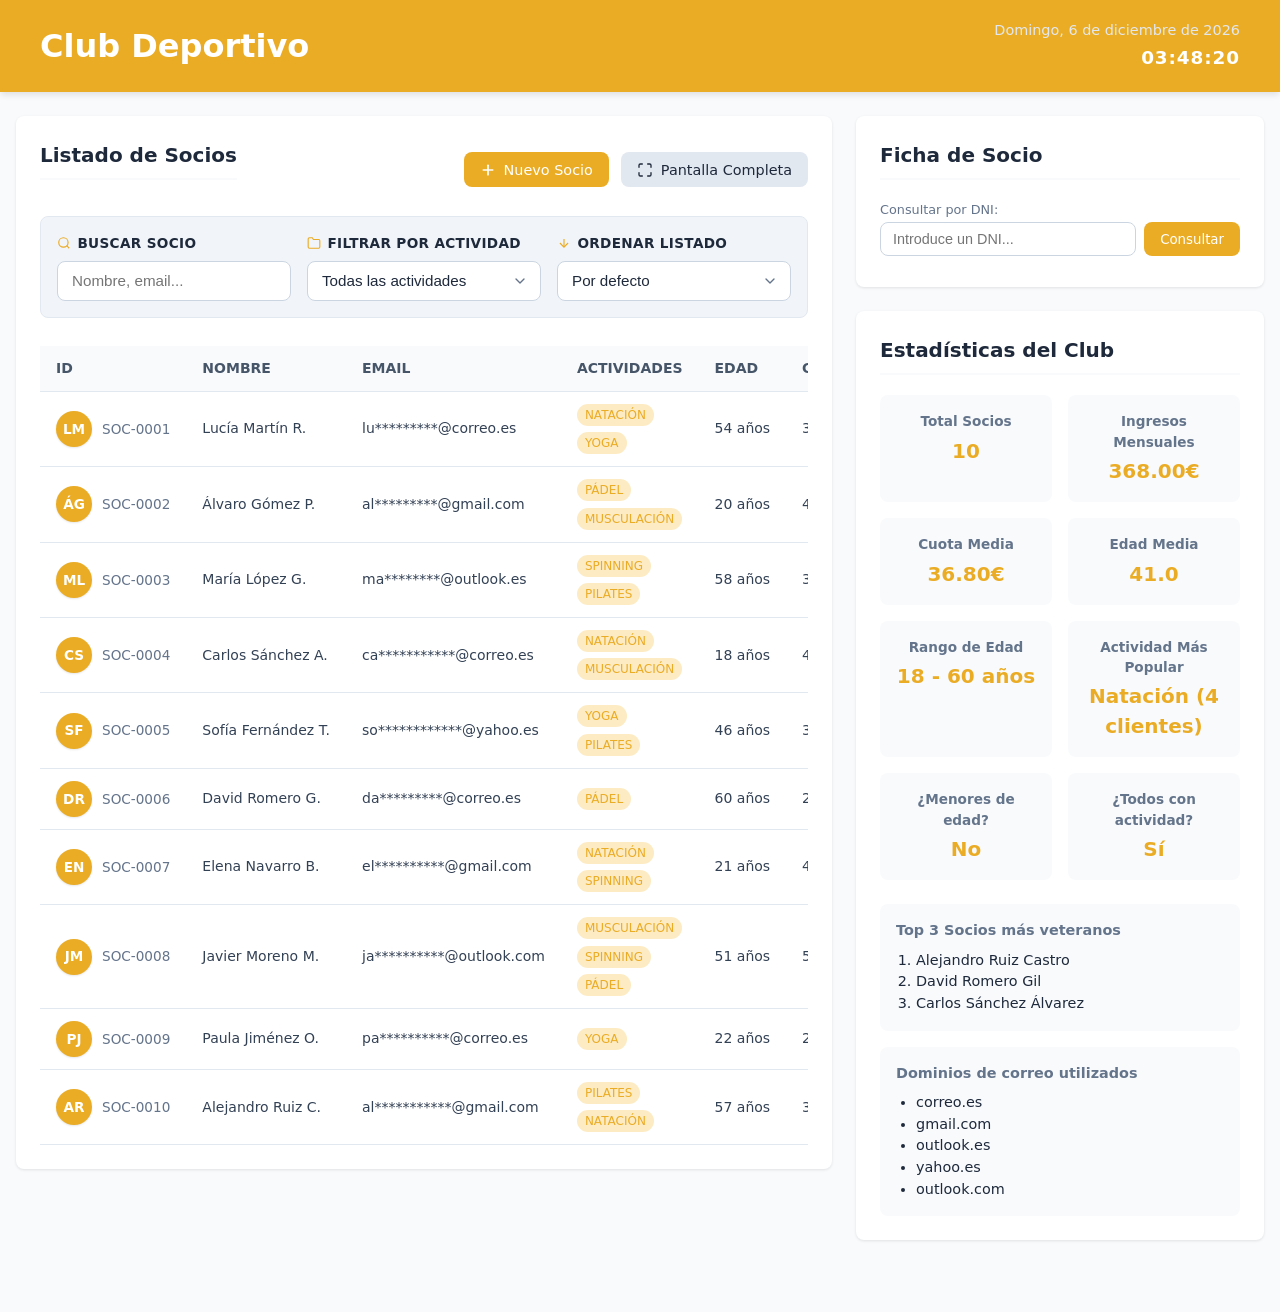
==== index.html @ fadd95b5 "correccion sintaxis" ====
<!doctype html>
<html lang="es">
  <head>
    <!-- Define la codificación de texto del documento. -->
    <meta charset="UTF-8" />
    <!-- Ajusta la página al ancho del dispositivo. -->
    <meta name="viewport" content="width=device-width, initial-scale=1.0" />
    <!-- Establece el título que aparece en la pestaña del navegador. -->
    <title>Gestor de Socios - Club Deportivo</title>
    <!-- Carga los estilos de la aplicación. -->
    <link rel="stylesheet" href="public/css/style.css" />
    <!-- Inicia los módulos JavaScript de la aplicación. -->
    <script type="module" src="public/js/main.js"></script>
  </head>
  <body>
    <!-- Muestra el nombre del club, la fecha y la hora. -->
    <header id="main-header">
      <div class="header-content">
        <h1>Club Deportivo</h1>
        <div class="datetime-container">
          <span id="current-date"></span>
          <span id="current-time"></span>
        </div>
      </div>
    </header>

    <main class="container">
      <!-- Agrupa el listado y el panel lateral del club. -->
      <div class="dashboard-grid">
        <!-- Presenta el listado de socios y sus controles. -->
        <section class="card">
          <div class="section-header">
            <h2>Listado de Socios</h2>
            <div class="header-actions">
              <button id="btn-open-alta" class="btn-primary">
                <svg
                  width="16"
                  height="16"
                  viewBox="0 0 24 24"
                  fill="none"
                  stroke="currentColor"
                  stroke-width="2.5"
                  stroke-linecap="round"
                  stroke-linejoin="round"
                >
                  <line x1="12" y1="5" x2="12" y2="19"></line>
                  <line x1="5" y1="12" x2="19" y2="12"></line>
                </svg>
                Nuevo Socio
              </button>
              <button
                id="btn-fullscreen"
                class="btn-secondary"
                title="Pantalla completa"
              >
                <svg
                  width="16"
                  height="16"
                  viewBox="0 0 24 24"
                  fill="none"
                  stroke="currentColor"
                  stroke-width="2"
                  stroke-linecap="round"
                  stroke-linejoin="round"
                >
                  <path
                    d="M8 3H5a2 2 0 0 0-2 2v3m18 0V5a2 2 0 0 0-2-2h-3m0 18h3a2 2 0 0 0 2-2v-3M3 16v3a2 2 0 0 0 2 2h3"
                  ></path>
                </svg>
                Pantalla Completa
              </button>
            </div>
          </div>

          <!-- Permite buscar socios, filtrar actividades y ordenar resultados. -->
          <div class="controls-bar">
            <div class="control-card">
              <label for="input-search">
                <svg
                  width="14"
                  height="14"
                  viewBox="0 0 24 24"
                  fill="none"
                  stroke="currentColor"
                  stroke-width="2"
                >
                  <circle cx="11" cy="11" r="8"></circle>
                  <line x1="21" y1="21" x2="16.65" y2="16.65"></line>
                </svg>
                Buscar socio
              </label>
              <input
                type="text"
                id="input-search"
                placeholder="Nombre, email..."
              />
            </div>

            <div class="control-card">
              <label for="select-activity-filter">
                <svg
                  width="14"
                  height="14"
                  viewBox="0 0 24 24"
                  fill="none"
                  stroke="currentColor"
                  stroke-width="2"
                >
                  <path
                    d="M22 19a2 2 0 0 1-2 2H4a2 2 0 0 1-2-2V5a2 2 0 0 1 2-2h5l2 3h9a2 2 0 0 1 2 2z"
                  ></path>
                </svg>
                Filtrar por actividad
              </label>
              <select id="select-activity-filter"></select>
            </div>

            <div class="control-card">
              <label for="select-order">
                <svg
                  width="14"
                  height="14"
                  viewBox="0 0 24 24"
                  fill="none"
                  stroke="currentColor"
                  stroke-width="2"
                >
                  <line x1="12" y1="5" x2="12" y2="19"></line>
                  <polyline points="19 12 12 19 5 12"></polyline>
                </svg>
                Ordenar listado
              </label>
              <select id="select-order">
                <option value="default">Por defecto</option>
                <option value="nombre">Por Nombre</option>
                <option value="apellidos">Por Apellidos</option>
                <option value="jovenes">Más jóvenes primero</option>
                <option value="antiguos">Más antiguos primero</option>
                <option value="cuota">Por cuota (Menor a mayor)</option>
              </select>
            </div>
          </div>

          <!-- Muestra los socios en una tabla adaptable. -->
          <div class="table-responsive">
            <table>
              <thead>
                <tr>
                  <th>ID</th>
                  <th>NOMBRE</th>
                  <th>EMAIL</th>
                  <th>ACTIVIDADES</th>
                  <th>EDAD</th>
                  <th>CUOTA</th>
                </tr>
              </thead>
              <tbody id="tbody-socios">
                <!-- JavaScript inserta aquí las filas de socios. -->
              </tbody>
            </table>
          </div>
        </section>

        <!-- Agrupa la consulta individual y las estadísticas del club. -->
        <div class="sidebar-column">
          <!-- Permite consultar la ficha de un socio por su DNI. -->
          <section class="card">
            <h2>Ficha de Socio</h2>
            <div class="control-group">
              <label for="input-dni-search">Consultar por DNI:</label>
              <div class="search-inline">
                <input
                  type="text"
                  id="input-dni-search"
                  placeholder="Introduce un DNI..."
                />
                <button id="btn-search-dni" class="btn-primary">
                  Consultar
                </button>
              </div>
              <div id="datosConsulta"></div>
            </div>
          </section>

          <!-- Muestra los totales y resúmenes de los socios. -->
          <section class="card">
            <h2>Estadísticas del Club</h2>
            <div class="stats-grid">
              <div class="stat-box">
                <h3>Total Socios</h3>
                <p id="stat-total-socios">0</p>
              </div>
              <div class="stat-box">
                <h3>Ingresos Mensuales</h3>
                <p id="stat-ingresos">0.00 €</p>
              </div>
              <div class="stat-box">
                <h3>Cuota Media</h3>
                <p id="stat-cuota-media">0.00 €</p>
              </div>
              <div class="stat-box">
                <h3>Edad Media</h3>
                <p id="stat-edad-media">0.0 años</p>
              </div>
              <div class="stat-box">
                <h3>Rango de Edad</h3>
                <p>
                  <span id="stat-edad-min">0</span> -
                  <span id="stat-edad-max">0</span> años
                </p>
              </div>
              <div class="stat-box">
                <h3>Actividad Más Popular</h3>
                <p id="stat-populares">-</p>
              </div>
              <div class="stat-box">
                <h3>¿Menores de edad?</h3>
                <p id="stat-menores">-</p>
              </div>
              <div class="stat-box">
                <h3>¿Todos con actividad?</h3>
                <p id="stat-todos-actividad">-</p>
              </div>
            </div>

            <div class="stats-extra-grid">
              <div class="stat-box-large">
                <h3>Top 3 Socios más veteranos</h3>
                <ol id="stat-veteranos-list"></ol>
              </div>
              <div class="stat-box-large">
                <h3>Dominios de correo utilizados</h3>
                <ul id="stat-dominios-list"></ul>
              </div>
            </div>
          </section>
        </div>
      </div>
    </main>

    <!-- Contiene el formulario para registrar un socio nuevo. -->
    <div id="modal-alta" class="custom-modal-backdrop hidden">
      <div class="custom-modal-content">
        <div class="modal-header">
          <h2>Dar de Alta Nuevo Socio</h2>
          <button id="btn-close-alta" class="btn-close">&times;</button>
        </div>
        <div class="modal-body">
          <!-- Recoge los datos necesarios para crear el socio. -->
          <form id="form-alta" novalidate>
            <!-- Solicita el nombre del socio. -->
            <div class="form-group">
              <label for="alta-nombre">Nombre:</label>
              <input
                type="text"
                id="alta-nombre"
                name="nombre"
                placeholder="Ej: María José"
              />
              <span class="error-msg" id="error-nombre"></span>
            </div>

            <!-- Solicita los apellidos del socio. -->
            <div class="form-group">
              <label for="alta-apellidos">Apellidos:</label>
              <input
                type="text"
                id="alta-apellidos"
                name="apellidos"
                placeholder="Ej: Martín Ruiz"
              />
              <span class="error-msg" id="error-apellidos"></span>
            </div>

            <!-- Solicita el documento de identidad del socio. -->
            <div class="form-group">
              <label for="alta-dni">DNI:</label>
              <input
                type="text"
                id="alta-dni"
                name="dni"
                placeholder="12345678Z"
              />
              <span class="error-msg" id="error-dni"></span>
            </div>

            <!-- Solicita el correo de contacto del socio. -->
            <div class="form-group">
              <label for="alta-email">Email:</label>
              <input
                type="email"
                id="alta-email"
                name="email"
                autocomplete="email"
                placeholder="correo@dominio.es"
              />
              <span class="error-msg" id="error-email"></span>
            </div>

            <!-- Solicita el teléfono de contacto del socio. -->
            <div class="form-group">
              <label for="alta-telefono">Teléfono:</label>
              <input
                type="text"
                id="alta-telefono"
                name="telefono"
                placeholder="612 345 678"
              />
              <span class="error-msg" id="error-telefono"></span>
            </div>

            <!-- Solicita la fecha de nacimiento para validar la edad. -->
            <div class="form-group">
              <label for="alta-nacimiento">Fecha de Nacimiento:</label>
              <input
                type="text"
                id="alta-nacimiento"
                name="nacimiento"
                placeholder="dd/mm/aaaa"
              />
              <span class="error-msg" id="error-nacimiento"></span>
            </div>

            <!-- Permite elegir las actividades del socio. -->
            <fieldset class="form-group form-full">
              <legend>Actividades:</legend>
              <div class="tags-container" id="alta-actividades"></div>
              <span class="error-msg" id="error-actividades"></span>
            </fieldset>

            <!-- Solicita la cuota mensual del socio. -->
            <div class="form-group form-full" style="max-width: 50%">
              <label for="alta-cuota">Cuota Mensual (€):</label>
              <input
                type="number"
                id="alta-cuota"
                name="cuota"
                step="0.01"
                placeholder="35"
              />
              <span class="error-msg" id="error-cuota"></span>
            </div>

            <button type="submit" class="btn-primary btn-block form-full">
              Registrar Socio
            </button>
          </form>
        </div>
      </div>
    </div>

    <!-- Recibe los avisos temporales de éxito y error. -->
    <div id="toast-container" class="toast-container" aria-live="polite"></div>
  </body>
</html>
---- public/css/style.css ----
/* Guarda los colores, bordes y medidas compartidos por la interfaz. */
:root {
  --primary-color: #ebac25;
  --primary-hover: #d8a61d;
  --bg-color: #f8fafc;
  --card-bg: #ffffff;
  --text-color: #1e293b;
  --text-muted: #64748b;
  --border-color: #cbd5e1;
  --error-color: #dc2626;
  --success-color: #16a34a;
  --radius: 8px;
}

/* Elimina márgenes por defecto y usa un modelo de caja predecible. */
*,
*::before,
*::after {
  box-sizing: border-box;
  margin: 0;
  padding: 0;
}

/* Define la tipografía, el fondo y el color general de la página. */
body {
  font-family:
    system-ui,
    -apple-system,
    BlinkMacSystemFont,
    "Segoe UI",
    Roboto,
    Oxygen,
    Ubuntu,
    Cantarell,
    sans-serif;
  background-color: var(--bg-color);
  color: var(--text-color);
  line-height: 1.5;
  padding-bottom: 3rem;
  overflow-x: hidden;
}

/* Evita el desplazamiento del fondo mientras hay un modal abierto. */
body:has(.custom-modal-backdrop:not(.hidden)) {
  overflow: hidden;
}

/* Da jerarquía visual a los títulos de sección. */
h2 {
  margin-bottom: 1.25rem;
  font-size: 1.25rem;
  color: var(--text-color);
  border-bottom: 2px solid var(--bg-color);
  padding-bottom: 0.5rem;
}

/* Atenúa los textos secundarios y los títulos de estadísticas. */
.text-muted,
.stat-box h3,
.stat-box-large h3 {
  color: var(--text-muted);
  font-size: 0.9rem;
}

/* Oculta elementos marcados como no visibles. */
.hidden {
  display: none !important;
}

/* Destaca la cabecera principal con el color de marca. */
#main-header {
  background-color: var(--primary-color);
  color: white;
  padding: 1.25rem 1rem;
  box-shadow: 0 4px 6px -1px rgb(0 0 0 / 0.1);
}

/* Centra la cabecera y el contenedor con un ancho máximo común. */
.header-content,
.container {
  max-width: 1400px;
  margin: 0 auto;
  padding: 0 1.5rem;
}

/* Alinea el título y el reloj de la cabecera. */
.header-content {
  display: flex;
  justify-content: space-between;
  align-items: center;
  flex-wrap: wrap;
  gap: 1rem;
}

/* Apila la fecha y la hora al lado derecho de la cabecera. */
.datetime-container {
  display: flex;
  flex-direction: column;
  align-items: flex-end;
  gap: 0.15rem;
}

/* Ajusta el tamaño y el color de la fecha. */
#current-date {
  font-size: 0.9rem;
  font-weight: 500;
  color: #e2e8f0;
}

/* Destaca la hora y mantiene alineadas sus cifras. */
#current-time {
  font-size: 1.15rem;
  font-weight: 700;
  letter-spacing: 0.05em;
  font-variant-numeric: tabular-nums;
}

/* Separa verticalmente el contenido principal de la página. */
.container {
  margin-top: 1.5rem;
  margin-bottom: 1.5rem;
  padding: 0 1rem;
  display: flex;
  flex-direction: column;
  gap: 1.5rem;
}

/* Apila el listado y el panel lateral en pantallas estrechas. */
.dashboard-grid {
  display: grid;
  grid-template-columns: 1fr;
  gap: 1.5rem;
  align-items: start;
}

/* Coloca el listado y el panel lateral en columnas amplias. */
@media (min-width: 1024px) {
  /* Da más espacio al listado y reserva una columna para el panel lateral. */
  .dashboard-grid {
    grid-template-columns: 2fr 1fr;
  }
}

/* Presenta cada sección dentro de una tarjeta. */
.card {
  background: var(--card-bg);
  border-radius: var(--radius);
  padding: 1rem;
  box-shadow: 0 1px 3px 0 rgb(0 0 0 / 0.1);
  overflow: hidden;
}

/* Aumenta el espacio interior de las tarjetas en pantallas medianas. */
@media (min-width: 768px) {
  /* Añade más espacio interior cuando aumenta el ancho de pantalla. */
  .card {
    padding: 1.5rem;
  }
}

/* Alinea el título de la sección con sus botones. */
.section-header {
  display: flex;
  justify-content: space-between;
  align-items: center;
  margin-bottom: 1rem;
  flex-wrap: wrap;
  gap: 1rem;
}

/* Distribuye las acciones del encabezado y permite que se ajusten. */
.header-actions {
  display: flex;
  gap: 0.75rem;
  align-items: center;
  flex-wrap: wrap;
  width: 100%;
}

/* Coloca las acciones en una fila cuando hay espacio suficiente. */
@media (min-width: 640px) {
  /* Ajusta el ancho del grupo de acciones al contenido. */
  .header-actions {
    width: auto;
  }
}

/* Alinea los botones del encabezado y reparte su espacio. */
.header-actions button {
  display: inline-flex;
  align-items: center;
  gap: 0.5rem;
  font-size: 0.9rem;
  flex: 1;
  justify-content: center;
}

/* Evita que los botones se estiren en pantallas amplias. */
@media (min-width: 640px) {
  /* Evita que los botones conserven el crecimiento flexible. */
  .header-actions button {
    flex: initial;
  }
}

/* Distribuye los controles de búsqueda en una cuadrícula adaptable. */
.controls-bar {
  display: grid;
  grid-template-columns: repeat(auto-fit, minmax(180px, 1fr));
  gap: 1rem;
  margin-bottom: 1.75rem;
  background: #f1f5f9;
  padding: 1rem;
  border-radius: var(--radius);
  border: 1px solid #e2e8f0;
}

/* Apila cada etiqueta encima de su control. */
.control-card {
  display: flex;
  flex-direction: column;
  gap: 0.5rem;
}

/* Da formato a las etiquetas de búsqueda y filtro. */
.control-card label {
  display: flex;
  align-items: center;
  gap: 0.4rem;
  font-weight: 600;
  font-size: 0.85rem;
  color: var(--text-color);
  text-transform: uppercase;
  letter-spacing: 0.025em;
}

/* Aplica el color principal a los iconos de los controles. */
.control-card label svg {
  color: var(--primary-color);
}

/* Da un estilo común a las etiquetas de los formularios. */
label {
  font-weight: 500;
  font-size: 0.8rem;
  color: var(--text-muted);
}

/* Apila los campos y separa sus etiquetas de sus valores. */
.control-group,
.form-group {
  display: flex;
  flex-direction: column;
  gap: 0.2rem;
  margin-bottom: 0.25rem;
}

/* Quita el borde nativo del grupo de casillas y mantiene el diseño del formulario. */
#form-alta fieldset {
  border: 0;
  min-width: 0;
  padding: 0;
}

/* Da a la leyenda del grupo el mismo estilo que a las etiquetas del formulario. */
#form-alta legend {
  font-weight: 500;
  font-size: 0.8rem;
  color: var(--text-muted);
}

/* Unifica el tamaño, el borde y el color de los campos de entrada. */
.control-card input,
.control-card select,
input[type="text"],
input[type="email"],
input[type="number"],
select {
  width: 100%;
  padding: 0.5rem 0.75rem;
  background-color: #ffffff;
  border: 1px solid var(--border-color);
  border-radius: var(--radius);
  font-size: 0.9rem;
  color: var(--text-color);
  outline: none;
  transition: all 0.2s ease-in-out;
}

/* Amplía los campos dentro de la barra de controles. */
.control-card input,
.control-card select {
  padding: 0.65rem 0.875rem;
  font-size: 0.95rem;
}

/* Resalta los campos de control al pasar el puntero. */
.control-card input:hover,
.control-card select:hover {
  border-color: #94a3b8;
}

/* Resalta los campos cuando reciben el foco. */
.control-card input:focus,
.control-card select:focus,
input:focus,
select:focus {
  border-color: var(--primary-color);
  box-shadow: 0 0 0 3px rgba(37, 99, 235, 0.15);
}

/* Personaliza la flecha y el espacio interior de los selectores. */
select {
  appearance: none;
  background-image: url("data:image/svg+xml;charset=UTF-8,%3csvg xmlns='http://www.w3.org/2000/svg' viewBox='0 0 24 24' fill='none' stroke='%2364748b' stroke-width='2' stroke-linecap='round' stroke-linejoin='round'%3e%3cpolyline points='6 9 12 15 18 9'%3e%3c/polyline%3e%3c/svg%3e");
  background-repeat: no-repeat;
  background-position: right 0.75rem center;
  background-size: 1rem;
  padding-right: 2.5rem;
  cursor: pointer;
}

/* Coloca el campo y el botón de consulta en una misma fila. */
.search-inline {
  display: flex;
  gap: 0.5rem;
}

/* Permite que el campo de consulta use el espacio sobrante. */
.search-inline input {
  flex: 1;
}

/* Define el estilo común y los estados de los botones. */
button {
  cursor: pointer;
  font-family: inherit;
  font-weight: 500;
  border: none;
  border-radius: var(--radius);
  padding: 0.6rem 1rem;
  transition: background-color 0.2s;
}

/* Atenúa los botones deshabilitados y bloquea el cursor de acción. */
button:disabled {
  opacity: 0.5;
  cursor: not-allowed;
  background-color: #cbd5e1 !important;
  color: #64748b !important;
}

/* Destaca los botones de acción principal. */
.btn-primary {
  background-color: var(--primary-color);
  color: white;
}

/* Cambia el tono del botón principal al pasar el puntero. */
.btn-primary:hover {
  background-color: var(--primary-hover);
}

/* Da un estilo neutro a las acciones secundarias. */
.btn-secondary {
  background-color: #e2e8f0;
  color: var(--text-color);
}

/* Oscurece el botón secundario al pasar el puntero. */
.btn-secondary:hover {
  background-color: #cbd5e1;
}

/* Extiende el botón a todo el ancho disponible. */
.btn-block {
  width: 100%;
}

/* Cubre la pantalla y centra la ventana modal. */
.custom-modal-backdrop {
  position: fixed;
  inset: 0;
  background-color: rgba(0, 0, 0, 0.5);
  backdrop-filter: blur(2px);
  z-index: 1000;
  display: flex;
  align-items: center;
  justify-content: center;
  animation: fadeIn 0.2s ease-in-out;
}

/* Limita el tamaño de la ventana y permite que su contenido se recorte. */
.custom-modal-content {
  background: var(--card-bg);
  border-radius: var(--radius);
  padding: 0;
  width: 92%;
  max-width: 750px;
  max-height: 90vh;
  box-shadow:
    0 20px 25px -5px rgb(0 0 0 / 0.1),
    0 8px 10px -6px rgb(0 0 0 / 0.1);
  overflow: hidden;
}

/* Alinea el título y el botón de cierre del modal. */
.modal-header {
  display: flex;
  justify-content: space-between;
  align-items: center;
  padding: 1rem 1.25rem;
  border-bottom: 1px solid var(--bg-color);
}

/* Ajusta el título para integrarlo en la cabecera del modal. */
.modal-header h2 {
  margin-bottom: 0;
  border-bottom: none;
  padding-bottom: 0;
  font-size: 1.15rem;
}

/* Da formato al botón que cierra el modal. */
.btn-close {
  background: transparent;
  font-size: 1.5rem;
  color: var(--text-muted);
  padding: 0 0.5rem;
  cursor: pointer;
  border: none;
}

/* Marca el botón de cierre como una acción de salida. */
.btn-close:hover {
  color: var(--error-color);
}

/* Permite desplazar el contenido del modal si supera su altura. */
.modal-body {
  padding: 1rem 1.25rem;
  max-height: calc(90vh - 65px);
  overflow-y: auto;
}

/* Hace aparecer el fondo del modal mediante una transición. */
@keyframes fadeIn {
  /* Inicia la animación con el fondo transparente. */
  from {
    opacity: 0;
  }
  /* Termina la animación con el fondo visible. */
  to {
    opacity: 1;
  }
}

/* Organiza los campos del formulario de alta en una cuadrícula. */
#form-alta {
  display: grid;
  grid-template-columns: 1fr;
  gap: 0.75rem;
}

/* Distribuye los campos en dos columnas en pantallas amplias. */
@media (min-width: 640px) {
  #form-alta {
    grid-template-columns: repeat(2, 1fr);
    gap: 0.5rem 0.85rem;
  }
}

/* Quita el margen adicional de los campos dentro del formulario. */
#form-alta .form-group {
  margin-bottom: 0;
}

/* Hace que los controles marcados ocupen todas las columnas. */
.form-full {
  grid-column: 1 / -1;
}

/* Mantiene el botón de envío al final y a todo el ancho. */
#form-alta button[type="submit"] {
  grid-column: 1 / -1;
  margin-top: 0.5rem;
}

/* Organiza las actividades como etiquetas flexibles. */
.tags-container,
.contenedor-actividades {
  display: flex;
  flex-wrap: wrap;
  gap: 0.4rem;
}

/* Separa el selector de actividades de su etiqueta. */
.tags-container {
  margin-top: 0.25rem;
}

/* Oculta la casilla original que controla cada etiqueta. */
.hidden-checkbox {
  display: none;
}

/* Presenta cada opción de actividad como una etiqueta seleccionable. */
.tag-chip {
  display: inline-flex;
  align-items: center;
  padding: 0.35rem 0.75rem;
  background-color: #f1f5f9;
  border: 1px solid var(--border-color);
  border-radius: 50rem;
  font-size: 0.82rem;
  font-weight: 500;
  color: var(--text-color);
  cursor: pointer;
  user-select: none;
  white-space: nowrap;
  transition: all 0.2s ease-in-out;
}

/* Resalta la etiqueta al pasar el puntero. */
.tag-chip:hover {
  background-color: #e2e8f0;
  border-color: #94a3b8;
}

/* Marca la etiqueta cuando su casilla está seleccionada. */
.tag-chip:has(.hidden-checkbox:checked) {
  background-color: #dbeafe;
  border-color: var(--primary-color);
  color: var(--primary-color);
  font-weight: 600;
}

/* Da formato a las actividades mostradas en la tabla y en la ficha. */
.badge-actividad {
  background-color: #fdebc3;
  color: #ebac25;
  font-size: 0.75rem;
  font-weight: 500;
  padding: 2px 8px;
  border-radius: 9999px;
  display: inline-block;
  white-space: nowrap;
}

/* Permite desplazar horizontalmente la tabla en pantallas estrechas. */
.table-responsive {
  width: 100%;
  overflow-x: auto;
  -webkit-overflow-scrolling: touch;
}

/* Extiende la tabla y junta los bordes de sus celdas. */
table {
  width: 100%;
  border-collapse: collapse;
  text-align: left;
  font-size: 0.875rem;
  color: #334155;
}

/* Separa las celdas y mantiene sus valores en una sola línea. */
th,
td {
  padding: 0.75rem 1rem;
  border-bottom: 1px solid #e2e8f0;
  white-space: nowrap;
}

/* Destaca la cabecera de la tabla. */
th {
  background-color: #f8fafc;
  font-weight: 600;
  color: #475569;
}

/* Resalta la fila de la tabla sobre la que está el puntero. */
tbody tr:hover {
  background-color: #f1f5f9;
}

/* Marca los campos y mensajes que requieren atención. */
.input-error {
  border-color: var(--error-color) !important;
}

/* Enmarca el selector de actividades cuando tiene un error. */
.tags-container.input-error {
  border: 1px solid var(--error-color);
  border-radius: var(--radius);
  padding: 0.5rem;
}

/* Da formato a los mensajes de error junto a los campos. */
.error-msg {
  font-size: 0.75rem;
  color: var(--error-color);
  min-height: 1rem;
}

/* Distribuye las estadísticas en tarjetas adaptables. */
.stats-grid {
  display: grid;
  grid-template-columns: repeat(auto-fit, minmax(150px, 1fr));
  gap: 1rem;
  margin-bottom: 1.5rem;
}

/* Organiza las listas secundarias de estadísticas. */
.stats-extra-grid {
  display: grid;
  grid-template-columns: repeat(auto-fit, minmax(260px, 1fr));
  gap: 1rem;
}

/* Da fondo y espacio interior a las tarjetas de estadísticas. */
.stat-box,
.stat-box-large {
  background: var(--bg-color);
  padding: 1rem;
  border-radius: var(--radius);
}

/* Centra los valores de las estadísticas principales. */
.stat-box {
  text-align: center;
}

/* Ajusta el tamaño de los títulos en las tarjetas pequeñas. */
.stat-box h3 {
  font-size: 0.85rem;
  margin-bottom: 0.25rem;
}

/* Destaca los valores principales de las estadísticas. */
.stat-box p {
  font-size: 1.25rem;
  font-weight: 700;
  color: var(--primary-color);
}

/* Ajusta el título de las tarjetas de listas. */
.stat-box-large h3 {
  font-size: 0.9rem;
  margin-bottom: 0.5rem;
}

/* Alinea y dimensiona las listas de las tarjetas de estadísticas. */
.stat-box-large ol,
.stat-box-large ul {
  padding-left: 1.25rem;
  font-size: 0.9rem;
}

/* Presenta las iniciales del socio dentro de un avatar circular. */
.avatar-iniciales {
  width: 36px;
  height: 36px;
  background-color: var(--primary-color);
  color: #ffffff;
  font-weight: 600;
  font-size: 0.85rem;
  border-radius: 50%;
  display: flex;
  align-items: center;
  justify-content: center;
  box-shadow: 0 1px 2px rgba(0, 0, 0, 0.1);
  cursor: default;
  flex-shrink: 0;
}

/* Alinea el avatar y el identificador de socio. */
.socio-id-container {
  display: flex;
  align-items: center;
  gap: 10px;
}

/* Usa un color secundario para identificadores y etiquetas de la ficha. */
.id-numero,
.socio-label {
  color: var(--text-muted);
}

/* Ajusta el tamaño y el peso del identificador. */
.id-numero {
  font-weight: 500;
  font-size: 0.85rem;
}

/* Da formato a la tarjeta con los detalles del socio consultado. */
.socio-card {
  background: #ffffff;
  border: 1px solid #e2e8f0;
  border-radius: 12px;
  padding: 1.5rem;
  box-shadow:
    0 4px 6px -1px rgba(0, 0, 0, 0.05),
    0 2px 4px -1px rgba(0, 0, 0, 0.03);
  max-width: 100% !important;
  width: 100%;
}

/* Organiza el nombre del socio en la cabecera de su ficha. */
.socio-header {
  display: flex;
  align-items: center;
  justify-content: space-between;
  margin: 0 0 1rem;
  border-bottom: 2px solid #f1f5f9;
  padding-bottom: 0.5rem;
}

/* Ajusta el nombre dentro de la cabecera de la ficha. */
.socio-header h3 {
  margin: 0;
  font-size: 1.15rem;
  color: var(--text-color);
}

/* Distribuye los datos de la ficha en dos columnas. */
.socio-grid {
  display: grid;
  grid-template-columns: 1fr 1fr;
  gap: 0.75rem;
  font-size: 0.9rem;
}

/* Apila la etiqueta y el valor de cada dato de la ficha. */
.socio-field {
  display: flex;
  flex-direction: column;
}

/* Hace que los datos marcados ocupen todo el ancho de la ficha. */
.socio-full {
  grid-column: span 2;
}

/* Presenta los títulos de datos como etiquetas secundarias. */
.socio-label {
  font-size: 0.75rem;
  text-transform: uppercase;
  letter-spacing: 0.05em;
  margin-bottom: 0.15rem;
}

/* Define el color de los valores de la ficha. */
.socio-value {
  color: #0f172a;
}

/* Mantiene los avisos visibles en la esquina inferior derecha. */
.toast-container {
  position: fixed;
  bottom: 1.5rem;
  right: 1.5rem;
  display: flex;
  flex-direction: column;
  gap: 0.75rem;
  z-index: 99999;
  max-width: 380px;
  width: calc(100% - 3rem);
  pointer-events: none;
}

/* Organiza el icono y el mensaje de cada aviso temporal. */
.toast {
  background: var(--card-bg, #ffffff);
  color: var(--text-color, #1e293b);
  padding: 0.85rem 1rem;
  border-radius: var(--radius, 8px);
  border-left: 4px solid transparent;
  box-shadow:
    0 10px 15px -3px rgb(0 0 0 / 0.1),
    0 4px 6px -4px rgb(0 0 0 / 0.1);
  display: flex;
  align-items: center;
  gap: 0.75rem;
  pointer-events: auto;
  animation: toastSlideIn 0.3s cubic-bezier(0.16, 1, 0.3, 1) forwards;
  position: relative;
  overflow: hidden;
}

/* Colorea los avisos que informan de un error. */
.toast.toast-error {
  border-left-color: var(--error-color, #dc2626);
  background-color: #fef2f2;
  color: #991b1b;
}

/* Colorea el icono del aviso de error. */
.toast.toast-error svg {
  color: var(--error-color, #dc2626);
}

/* Colorea los avisos que confirman una acción correcta. */
.toast.toast-correcto {
  border-left-color: var(--success-color, #16a34a);
  background-color: #f0fdf4;
  color: #166534;
}

/* Colorea el icono del aviso de éxito. */
.toast.toast-correcto svg {
  color: var(--success-color, #16a34a);
}

/* Evita que el icono del aviso se encoja. */
.toast svg {
  flex-shrink: 0;
}

/* Permite que el mensaje ocupe el espacio restante del aviso. */
.toast-message {
  font-size: 0.9rem;
  font-weight: 500;
  flex: 1;
}

/* Activa la animación de salida del aviso. */
.toast.hiding {
  animation: toastFadeOut 0.25s ease-in forwards;
}

/* Desliza y muestra el aviso al aparecer. */
@keyframes toastSlideIn {
  /* Inicia el aviso desplazado y ligeramente reducido. */
  from {
    opacity: 0;
    transform: translateY(1rem) scale(0.95);
  }
  /* Termina con el aviso en su posición y tamaño normales. */
  to {
    opacity: 1;
    transform: translateY(0) scale(1);
  }
}

/* Desvanece el aviso al retirarlo. */
@keyframes toastFadeOut {
  /* Inicia la salida con el aviso todavía visible. */
  from {
    opacity: 1;
    transform: translateY(0) scale(1);
  }
  /* Termina con el aviso transparente y desplazado. */
  to {
    opacity: 0;
    transform: translateY(0.5rem) scale(0.95);
  }
}

/* Conserva los colores y el tamaño de la página en pantalla completa. */
html:fullscreen,
html:-webkit-full-screen,
html:-moz-full-screen,
body:fullscreen,
body:-webkit-full-screen,
body:-moz-full-screen {
  background-color: var(--bg-color) !important;
  color: var(--text-color) !important;
  width: 100vw !important;
  height: 100vh !important;
  overflow-y: auto !important;
  padding: 1.5rem !important;
}

/* Evita que el fondo del navegador se vea negro detrás de la página. */
body:fullscreen::backdrop {
  background-color: var(--bg-color);
}

/* Apila la ficha y las estadísticas de la columna lateral. */
.sidebar-column {
  display: flex;
  flex-direction: column;
  gap: 1.5rem;
}
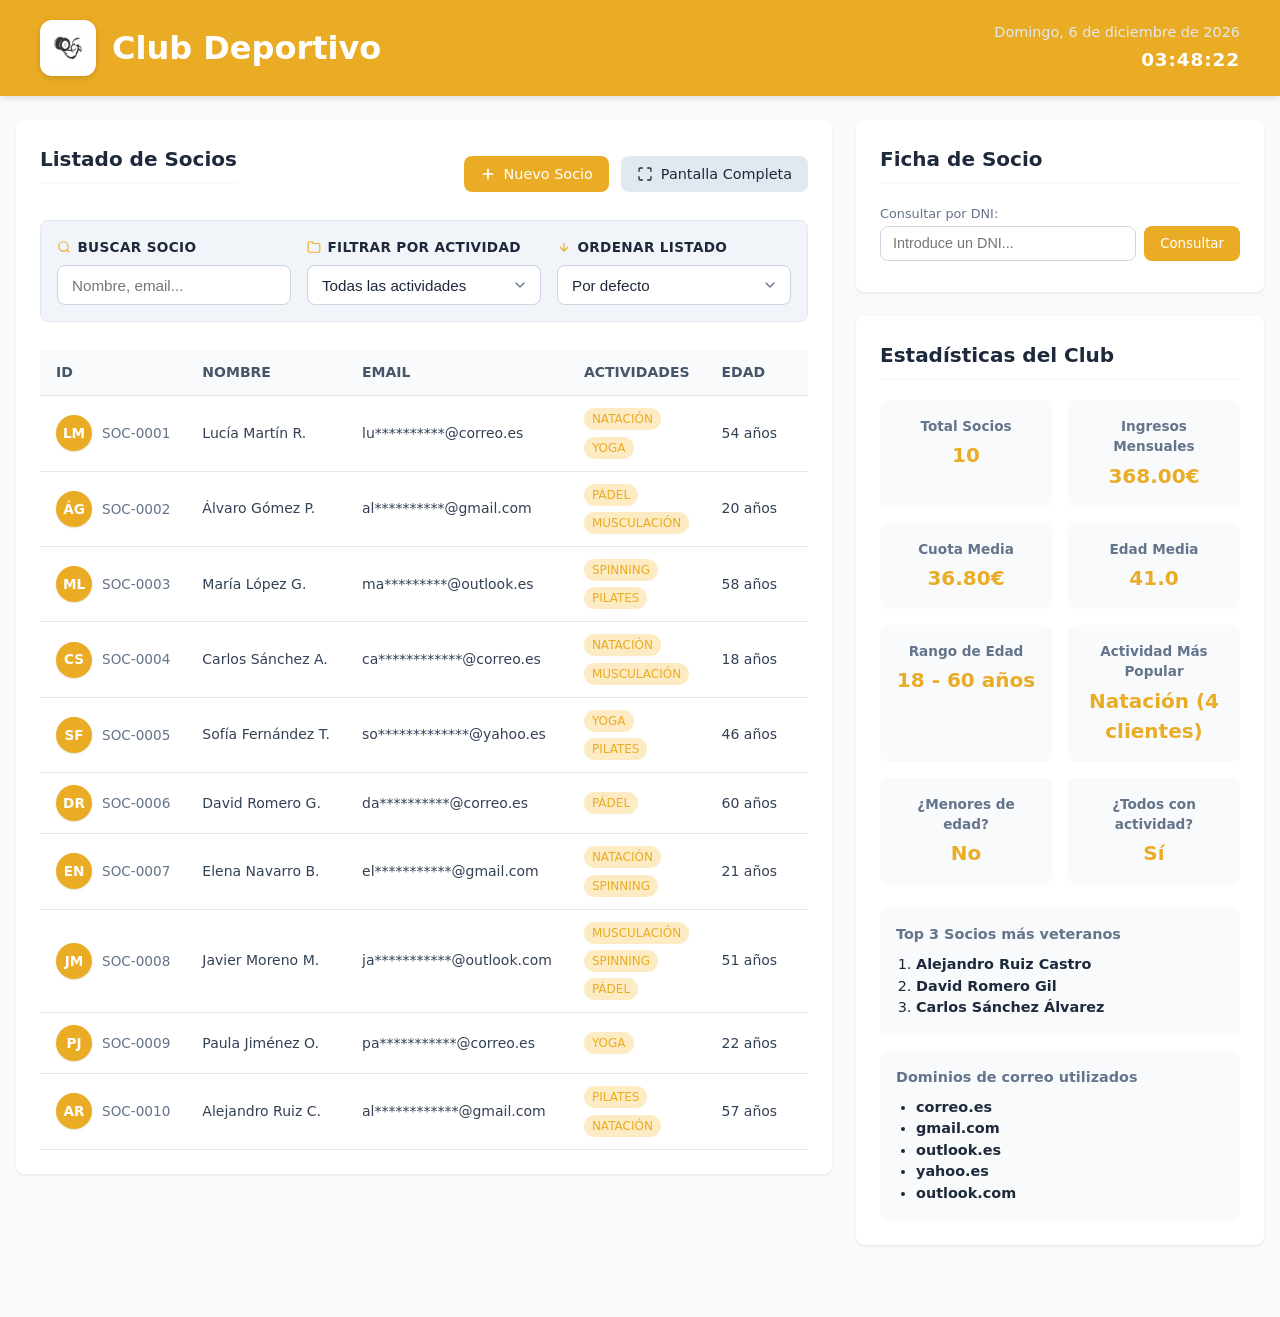
==== commit fc15a81f: "añadida imagen y estilos" ====
--- a/index.html
+++ b/index.html
@@ -7,6 +7,7 @@
     <meta name="viewport" content="width=device-width, initial-scale=1.0" />
     <!-- Establece el título que aparece en la pestaña del navegador. -->
     <title>Gestor de Socios - Club Deportivo</title>
+    <link rel="icon" type="image/ico" href="public/img/logo.ico">
     <!-- Carga los estilos de la aplicación. -->
     <link rel="stylesheet" href="public/css/style.css" />
     <!-- Inicia los módulos JavaScript de la aplicación. -->
@@ -16,6 +17,7 @@
     <!-- Muestra el nombre del club, la fecha y la hora. -->
     <header id="main-header">
       <div class="header-content">
+        <img class="header-logo" src="public/img/logo.ico" alt="Logo del club" />
         <h1>Club Deportivo</h1>
         <div class="datetime-container">
           <span id="current-date"></span>
--- a/public/css/style.css
+++ b/public/css/style.css
@@ -86,10 +86,27 @@
 /* Alinea el título y el reloj de la cabecera. */
 .header-content {
   display: flex;
-  justify-content: space-between;
-  align-items: center;
-  flex-wrap: wrap;
+  justify-content: flex-start;
+  align-items: center;
+  flex-wrap: nowrap;
   gap: 1rem;
+}
+
+/* Mantiene el título junto al logo y empuja la fecha hacia el extremo derecho. */
+.header-content h1 {
+  margin-right: auto;
+}
+
+/* Ajusta el logo al tamaño de la cabecera sin deformarlo. */
+.header-logo {
+  width: 3.5rem;
+  height: 3.5rem;
+  padding: 0.25rem;
+  object-fit: contain;
+  flex: 0 0 auto;
+  background-color: white;
+  border-radius: 0.75rem;
+  box-shadow: 0 2px 6px rgb(0 0 0 / 0.15);
 }
 
 /* Apila la fecha y la hora al lado derecho de la cabecera. */
@@ -331,6 +348,66 @@
   flex: 1;
 }
 
+/* Mantiene los botones y campos cómodos de usar en pantallas estrechas. */
+@media (max-width: 480px) {
+  #main-header {
+    padding: 1rem;
+  }
+
+  .header-content {
+    display: grid;
+    grid-template-columns: auto minmax(0, 1fr);
+    align-items: center;
+    gap: 0.25rem 0.75rem;
+    padding: 0;
+  }
+
+  .header-logo {
+    grid-row: 1 / span 2;
+    width: 3rem;
+    height: 3rem;
+  }
+
+  .header-content h1 {
+    font-size: 1.5rem;
+    line-height: 1.2;
+    margin-right: 0;
+  }
+
+  .datetime-container {
+    flex-direction: row;
+    align-items: flex-start;
+    flex-wrap: wrap;
+    column-gap: 0.75rem;
+    row-gap: 0.15rem;
+    grid-column: 2;
+  }
+
+  .header-actions {
+    display: grid;
+    grid-template-columns: minmax(0, 1fr);
+  }
+
+  .header-actions button {
+    width: 100%;
+    flex: none;
+  }
+
+  .controls-bar {
+    grid-template-columns: minmax(0, 1fr);
+  }
+
+  .search-inline {
+    flex-direction: column;
+  }
+
+  .search-inline input,
+  .search-inline button {
+    width: 100%;
+    min-width: 0;
+  }
+}
+
 /* Define el estilo común y los estados de los botones. */
 button {
   cursor: pointer;
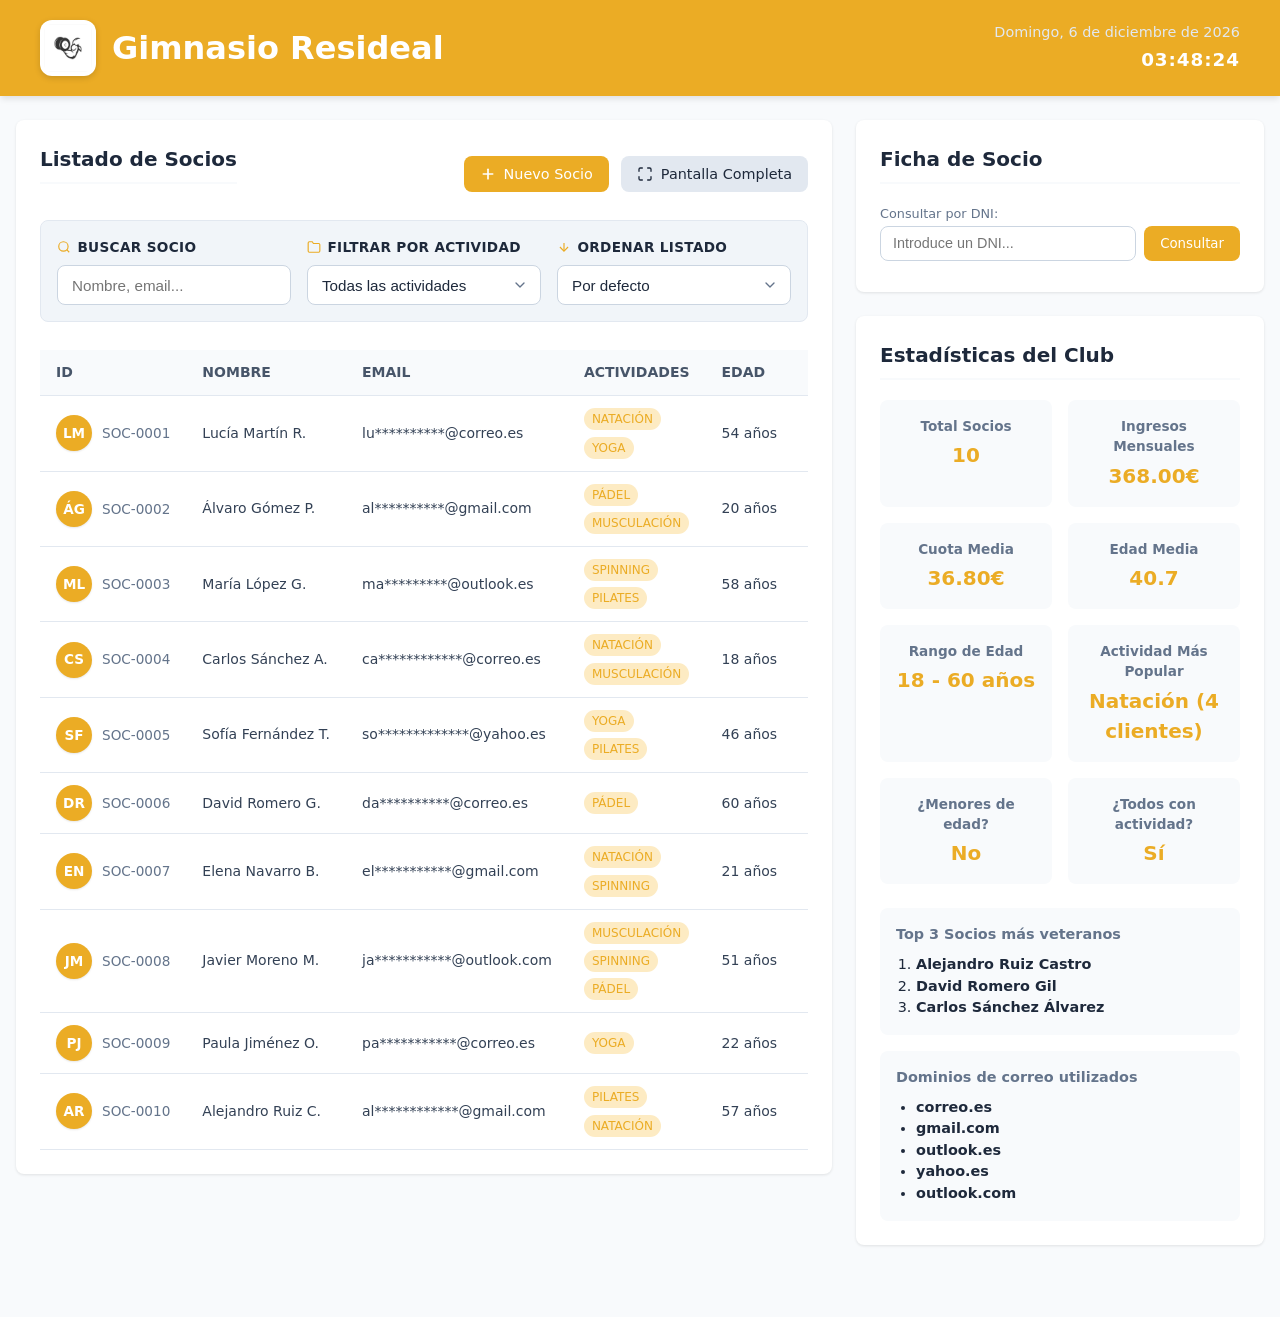
==== commit 3b47dab0: "cambio del nombre del club" ====
--- a/index.html
+++ b/index.html
@@ -6,7 +6,7 @@
     <!-- Ajusta la página al ancho del dispositivo. -->
     <meta name="viewport" content="width=device-width, initial-scale=1.0" />
     <!-- Establece el título que aparece en la pestaña del navegador. -->
-    <title>Gestor de Socios - Club Deportivo</title>
+    <title>Gestor de Socios - Club Resideal</title>
     <link rel="icon" type="image/ico" href="public/img/logo.ico">
     <!-- Carga los estilos de la aplicación. -->
     <link rel="stylesheet" href="public/css/style.css" />
@@ -18,7 +18,7 @@
     <header id="main-header">
       <div class="header-content">
         <img class="header-logo" src="public/img/logo.ico" alt="Logo del club" />
-        <h1>Club Deportivo</h1>
+        <h1>Gimnasio Resideal</h1>
         <div class="datetime-container">
           <span id="current-date"></span>
           <span id="current-time"></span>
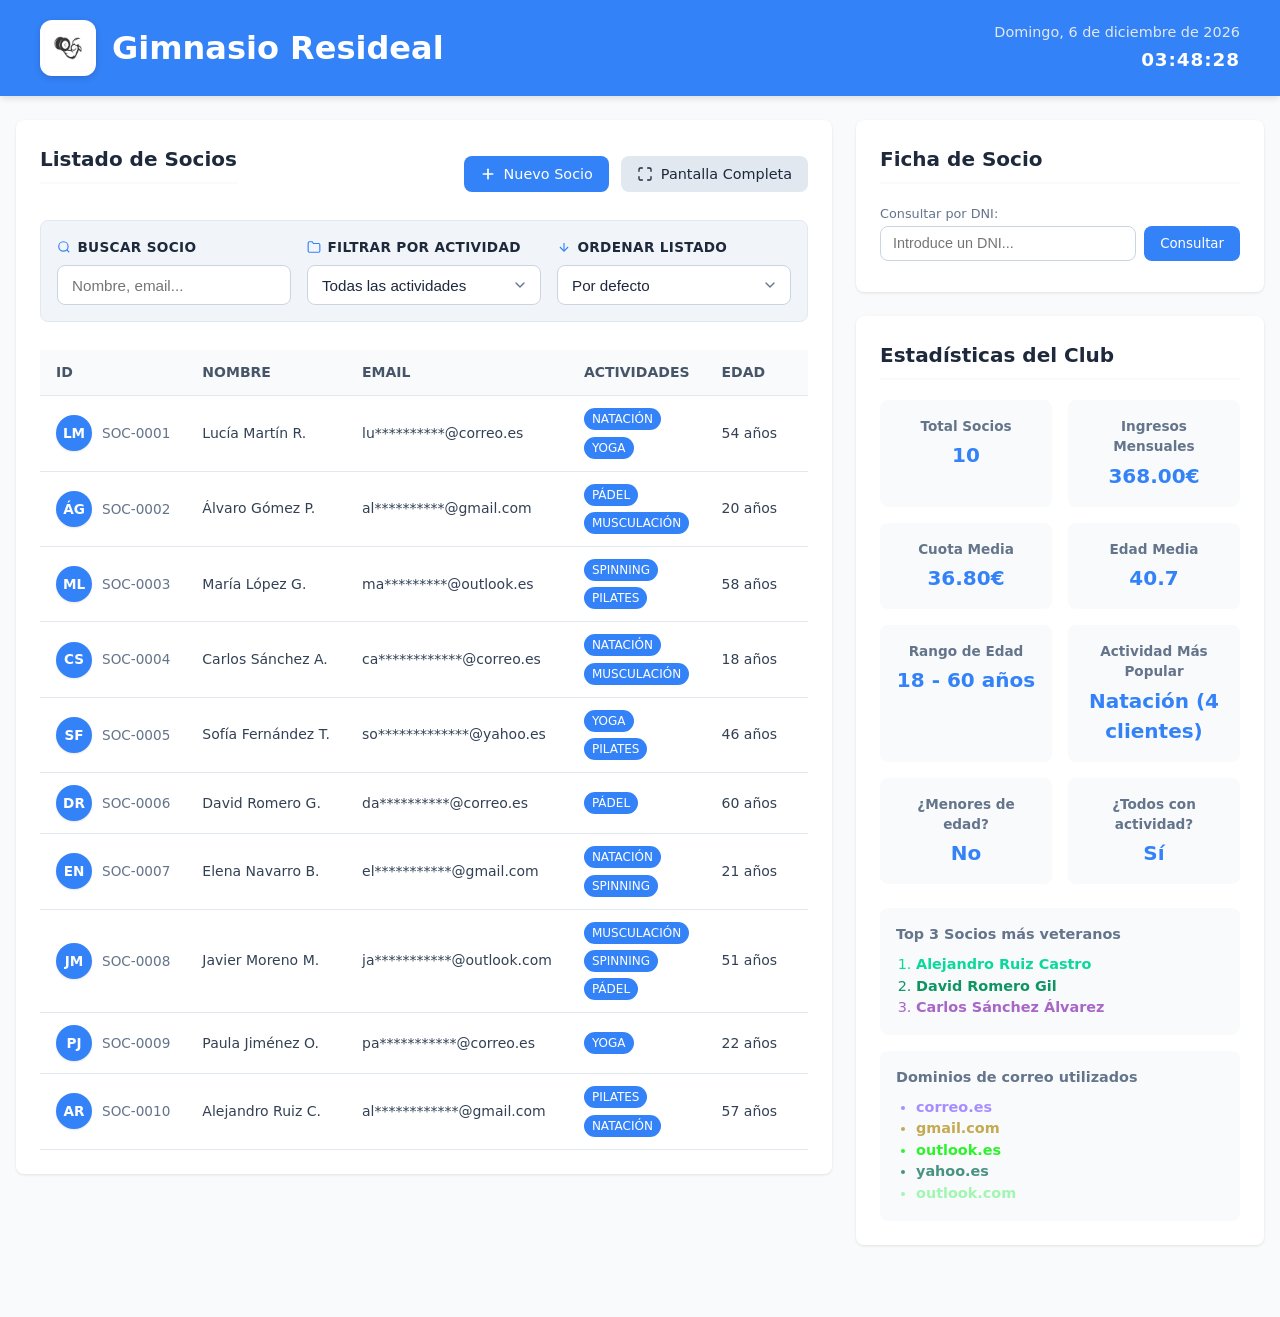
==== commit fb3d7274: "optimizaciones" ====
--- a/index.html
+++ b/index.html
@@ -7,7 +7,7 @@
     <meta name="viewport" content="width=device-width, initial-scale=1.0" />
     <!-- Establece el título que aparece en la pestaña del navegador. -->
     <title>Gestor de Socios - Club Resideal</title>
-    <link rel="icon" type="image/ico" href="public/img/logo.ico">
+    <link rel="icon" type="image/ico" href="public/img/logo.ico" />
     <!-- Carga los estilos de la aplicación. -->
     <link rel="stylesheet" href="public/css/style.css" />
     <!-- Inicia los módulos JavaScript de la aplicación. -->
@@ -17,7 +17,11 @@
     <!-- Muestra el nombre del club, la fecha y la hora. -->
     <header id="main-header">
       <div class="header-content">
-        <img class="header-logo" src="public/img/logo.ico" alt="Logo del club" />
+        <img
+          class="header-logo"
+          src="public/img/logo.ico"
+          alt="Logo del club"
+        />
         <h1>Gimnasio Resideal</h1>
         <div class="datetime-container">
           <span id="current-date"></span>
@@ -323,25 +327,25 @@
               <span class="error-msg" id="error-nacimiento"></span>
             </div>
 
+            <!-- Solicita la cuota mensual del socio. -->
+            <div class="form-group form-full" style="max-width: 50%">
+              <label for="alta-cuota">Cuota Mensual (€):</label>
+              <input
+                type="number"
+                id="alta-cuota"
+                name="cuota"
+                step="0.01"
+                placeholder="35"
+              />
+              <span class="error-msg" id="error-cuota"></span>
+            </div>
+
             <!-- Permite elegir las actividades del socio. -->
             <fieldset class="form-group form-full">
               <legend>Actividades:</legend>
               <div class="tags-container" id="alta-actividades"></div>
               <span class="error-msg" id="error-actividades"></span>
             </fieldset>
-
-            <!-- Solicita la cuota mensual del socio. -->
-            <div class="form-group form-full" style="max-width: 50%">
-              <label for="alta-cuota">Cuota Mensual (€):</label>
-              <input
-                type="number"
-                id="alta-cuota"
-                name="cuota"
-                step="0.01"
-                placeholder="35"
-              />
-              <span class="error-msg" id="error-cuota"></span>
-            </div>
 
             <button type="submit" class="btn-primary btn-block form-full">
               Registrar Socio
--- a/public/css/style.css
+++ b/public/css/style.css
@@ -1,7 +1,7 @@
 /* Guarda los colores, bordes y medidas compartidos por la interfaz. */
 :root {
-  --primary-color: #ebac25;
-  --primary-hover: #d8a61d;
+  --primary-color: #3482f8;
+  --primary-hover: #1d5ed8;
   --bg-color: #f8fafc;
   --card-bg: #ffffff;
   --text-color: #1e293b;
@@ -614,8 +614,8 @@
 
 /* Da formato a las actividades mostradas en la tabla y en la ficha. */
 .badge-actividad {
-  background-color: #fdebc3;
-  color: #ebac25;
+  background-color: var(--primary-color);
+  color: var(--card-bg);
   font-size: 0.75rem;
   font-weight: 500;
   padding: 2px 8px;
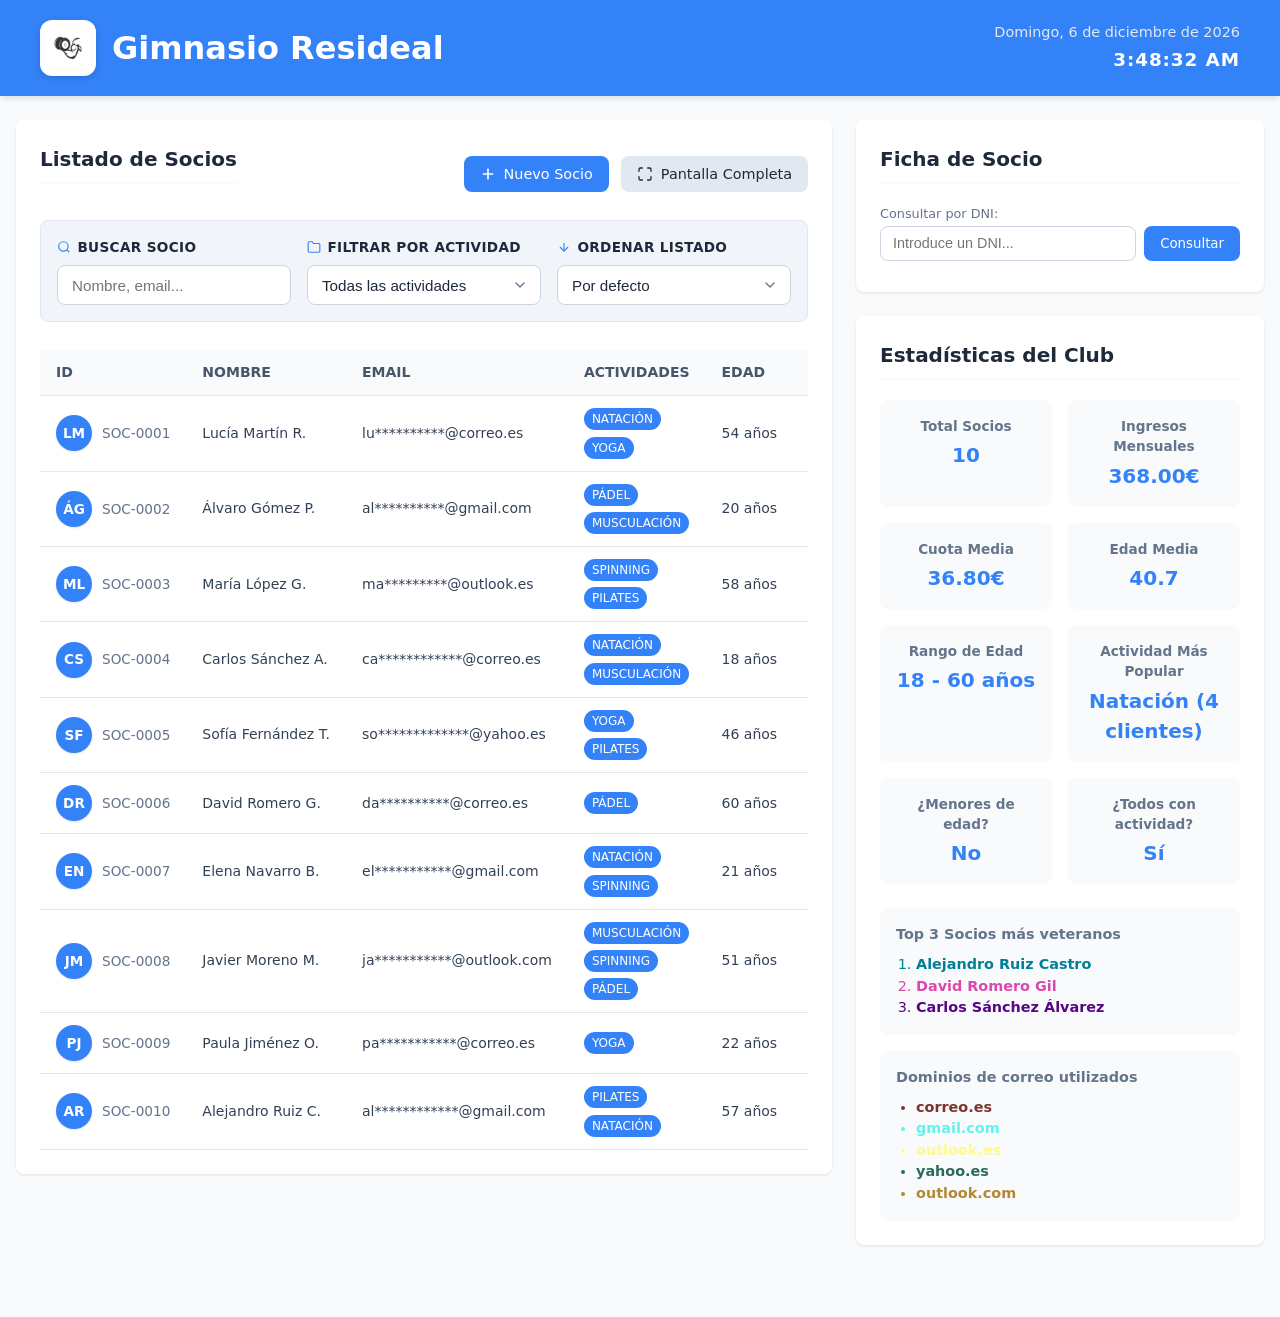
==== commit 9c187e5d: "mejoras" ====
--- a/index.html
+++ b/index.html
@@ -179,6 +179,7 @@
                   type="text"
                   id="input-dni-search"
                   placeholder="Introduce un DNI..."
+                  maxlength="9"
                 />
                 <button id="btn-search-dni" class="btn-primary">
                   Consultar
@@ -286,6 +287,7 @@
                 id="alta-dni"
                 name="dni"
                 placeholder="12345678Z"
+                maxlength="9"
               />
               <span class="error-msg" id="error-dni"></span>
             </div>
@@ -311,6 +313,7 @@
                 id="alta-telefono"
                 name="telefono"
                 placeholder="612 345 678"
+                maxlength="11"
               />
               <span class="error-msg" id="error-telefono"></span>
             </div>
@@ -336,6 +339,8 @@
                 name="cuota"
                 step="0.01"
                 placeholder="35"
+                min="1"
+                max="100"
               />
               <span class="error-msg" id="error-cuota"></span>
             </div>
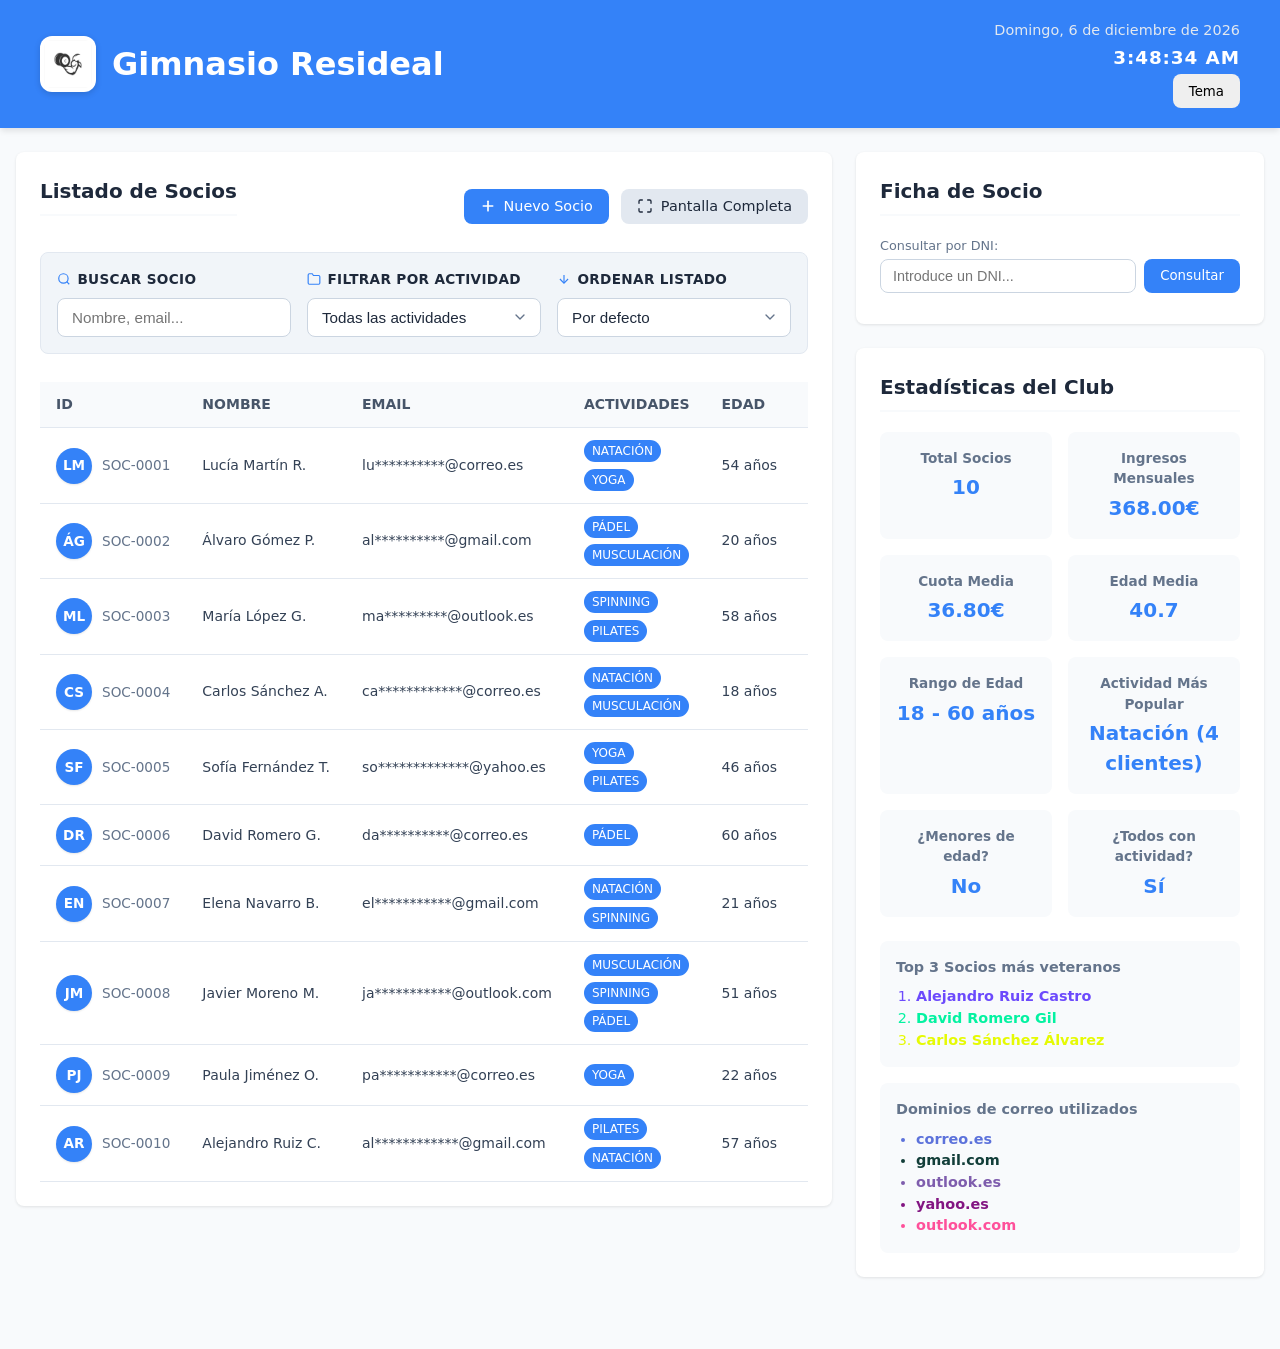
==== commit e008cb8a: "colores de tema pastel" ====
--- a/index.html
+++ b/index.html
@@ -26,6 +26,7 @@
         <div class="datetime-container">
           <span id="current-date"></span>
           <span id="current-time"></span>
+          <button id="theme" title="Cambiar de tema">Tema</button>
         </div>
       </div>
     </header>
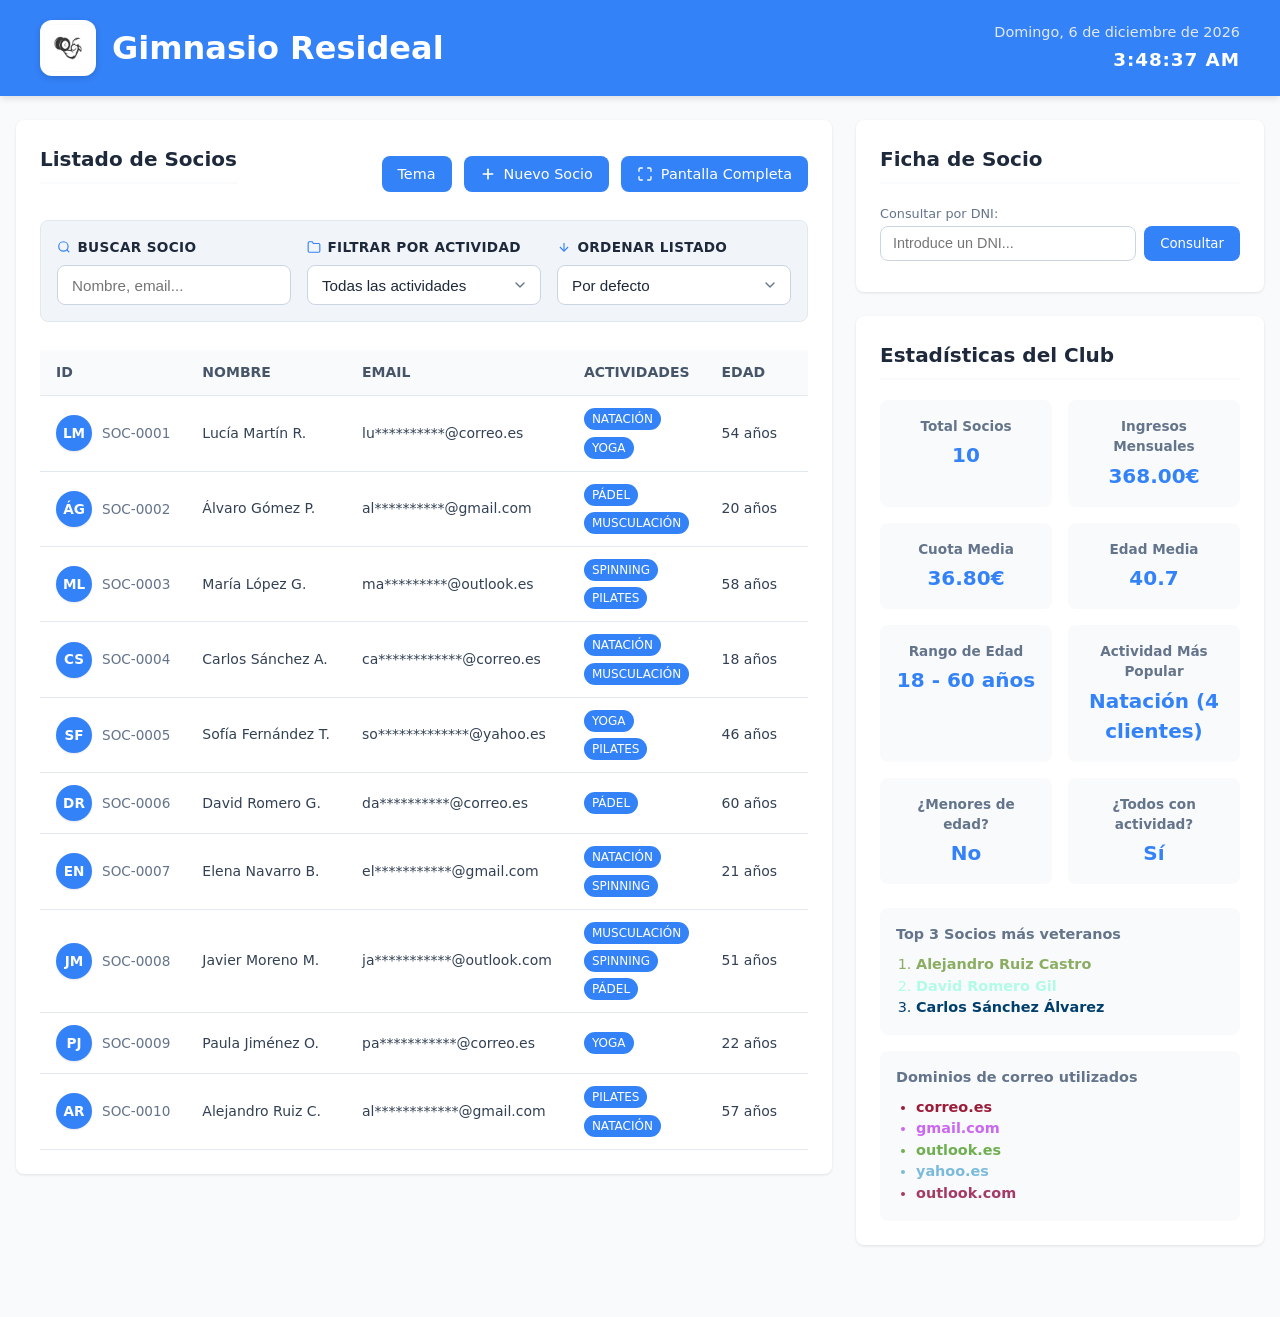
==== commit 5691a49a: "eliminado btn-secondary" ====
--- a/index.html
+++ b/index.html
@@ -26,7 +26,6 @@
         <div class="datetime-container">
           <span id="current-date"></span>
           <span id="current-time"></span>
-          <button id="theme" title="Cambiar de tema">Tema</button>
         </div>
       </div>
     </header>
@@ -39,6 +38,9 @@
           <div class="section-header">
             <h2>Listado de Socios</h2>
             <div class="header-actions">
+              <button id="theme" title="Cambiar de tema" class="btn-primary">
+                Tema
+              </button>
               <button id="btn-open-alta" class="btn-primary">
                 <svg
                   width="16"
@@ -57,7 +59,7 @@
               </button>
               <button
                 id="btn-fullscreen"
-                class="btn-secondary"
+                class="btn-primary"
                 title="Pantalla completa"
               >
                 <svg
--- a/public/css/style.css
+++ b/public/css/style.css
@@ -438,17 +438,6 @@
   background-color: var(--primary-hover);
 }
 
-/* Da un estilo neutro a las acciones secundarias. */
-.btn-secondary {
-  background-color: #e2e8f0;
-  color: var(--text-color);
-}
-
-/* Oscurece el botón secundario al pasar el puntero. */
-.btn-secondary:hover {
-  background-color: #cbd5e1;
-}
-
 /* Extiende el botón a todo el ancho disponible. */
 .btn-block {
   width: 100%;
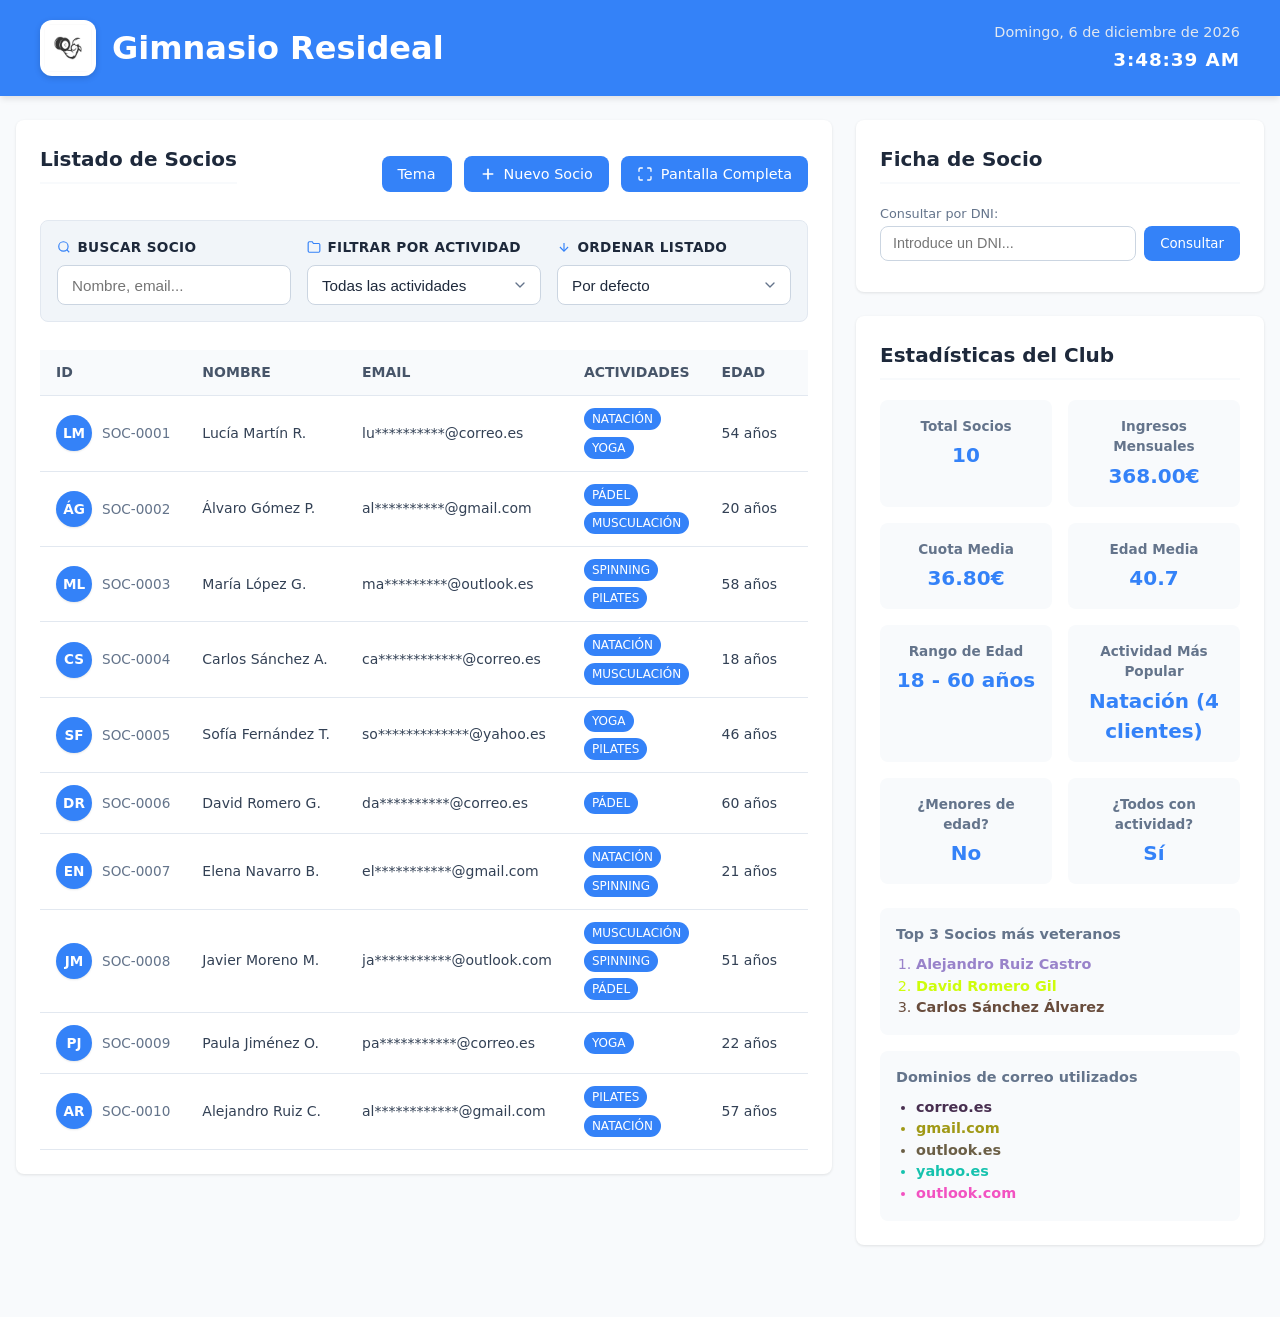
==== commit a486de9a: "update examen" ====
--- a/index.html
+++ b/index.html
@@ -146,6 +146,7 @@
                 <option value="jovenes">Más jóvenes primero</option>
                 <option value="antiguos">Más antiguos primero</option>
                 <option value="cuota">Por cuota (Menor a mayor)</option>
+                <option value="cuotamayor">Por cuota (Mayor a menor)</option>
               </select>
             </div>
           </div>
@@ -161,6 +162,7 @@
                   <th>ACTIVIDADES</th>
                   <th>EDAD</th>
                   <th>CUOTA</th>
+                  <th>ANTIGÜEDAD</th>
                 </tr>
               </thead>
               <tbody id="tbody-socios">
